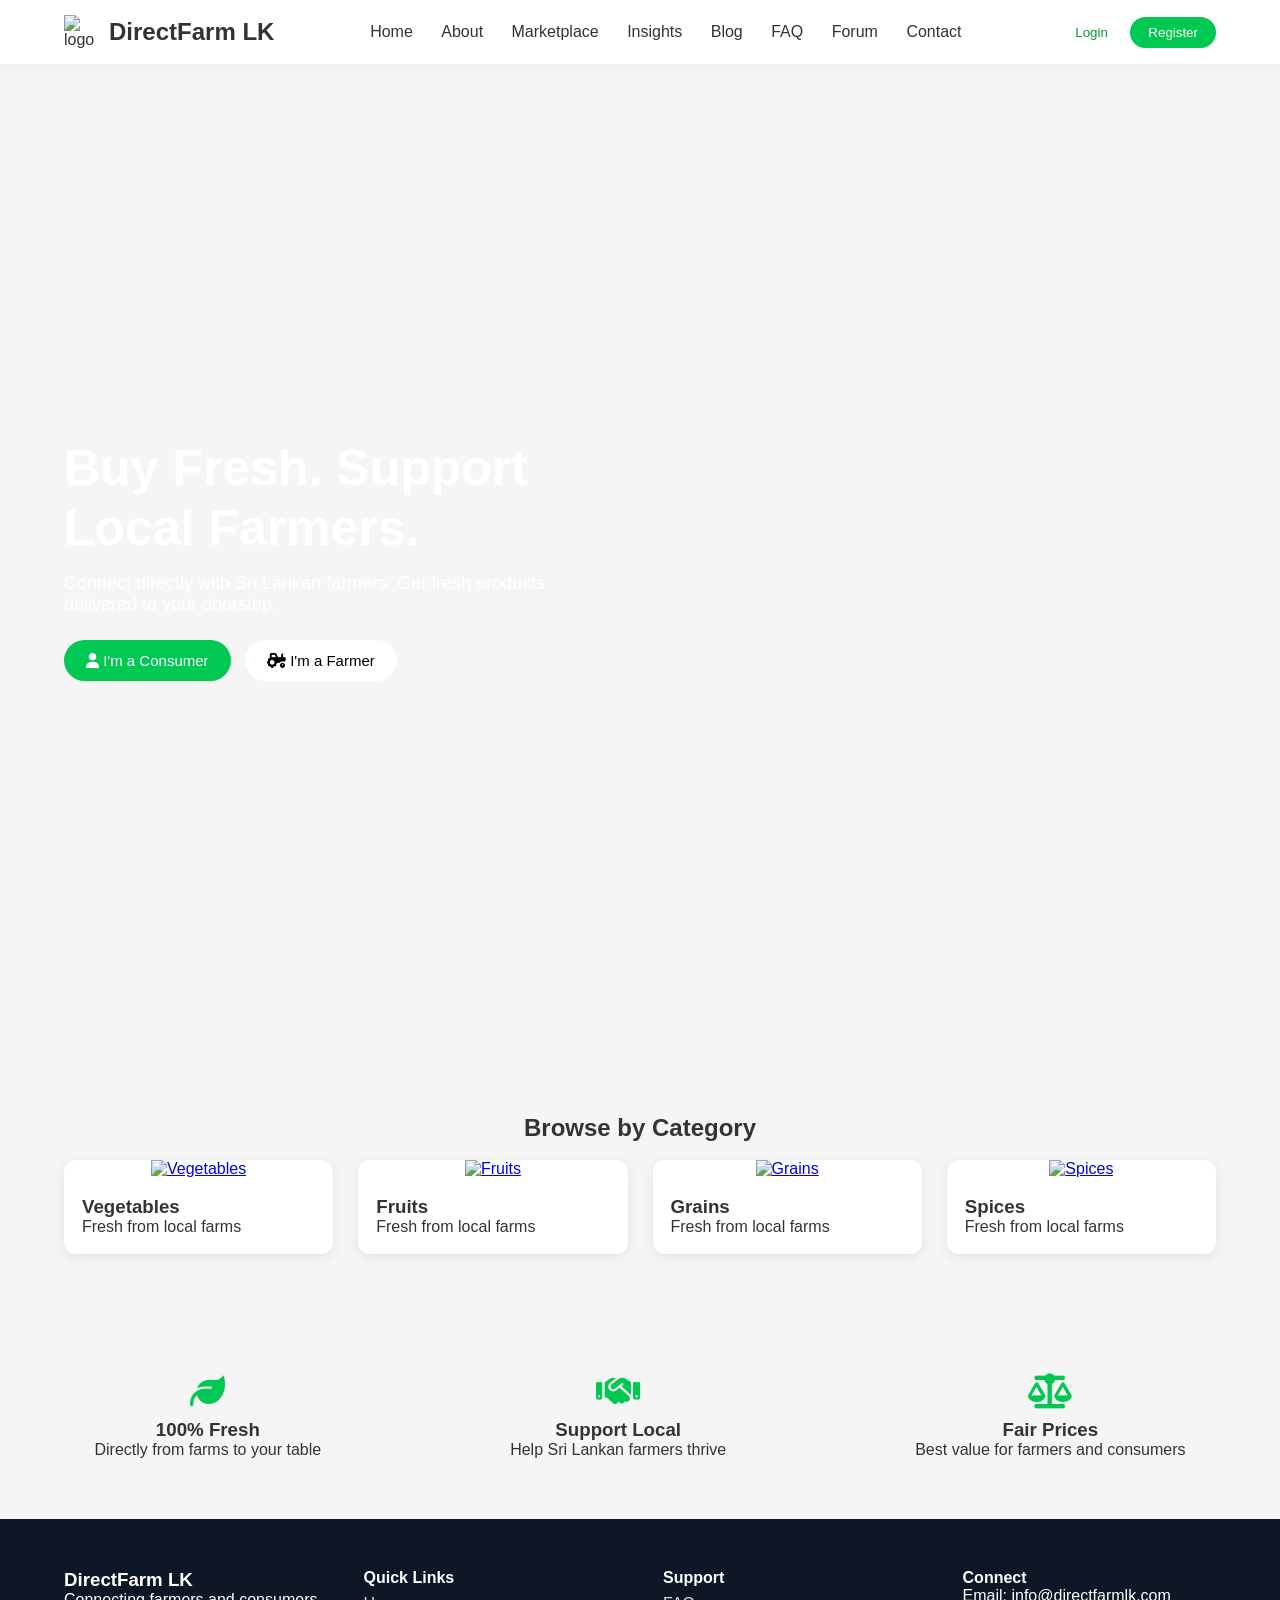
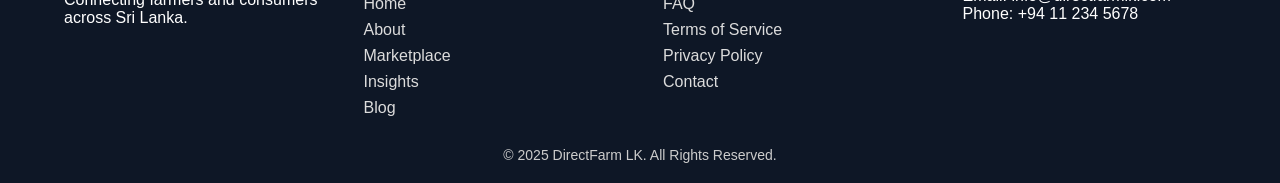
==== index.html @ 8582b467 "Update and rename home.html to index.html" ====
<!DOCTYPE html>
<html lang="en">
<head>
    <meta charset="UTF-8" />
    <meta name="viewport" content="width=device-width, initial-scale=1.0" />
    <title>DirectFarm LK</title>
    <link rel="stylesheet" href="style.css" />
    <link rel="stylesheet" href="https://cdnjs.cloudflare.com/ajax/libs/font-awesome/6.5.0/css/all.min.css">
</head>
<body>

<!-- NAVBAR -->
<header class="navbar">
    <div class="container nav-content">
        <div class="logo">
            <img src="DirectFarm logo.png" alt="logo">
            <h2>DirectFarm LK</h2>
        </div>

        <nav>
            <a href="home.html">Home</a>
            <a href="about.html">About</a>
            <a href="marketplace.html">Marketplace</a>
            <a href="#">Insights</a>
            <a href="#">Blog</a>
            <a href="#">FAQ</a>
            <a href="#">Forum</a>
            <a href="#">Contact</a>
        </nav>

        <div class="nav-buttons">
            <button class="login-btn">Login</button>
            <button class="register-btn">Register</button>
        </div>
    </div>
</header>

<!-- HERO SECTION -->
<section class="hero">
    <div class="hero-content">
       
        <h1>Buy Fresh. Support Local Farmers.</h1>
        <p>Connect directly with Sri Lankan farmers. Get fresh products delivered to your doorstep.</p>

        <div class="hero-buttons">
            <button class="consumer-btn"><i class="fa-solid fa-user"></i> I'm a Consumer</button>
            <button class="farmer-btn"><i class="fa-solid fa-tractor"></i> I'm a Farmer</button>
        </div>
    </div>
</section>

<!-- CATEGORY SECTION -->
<section class="categories">
    <h2>Browse by Category</h2>
<br>
    <div class="category-grid">

        <div class="category-card">
          
          <a href="marketplace.html"> <img src="front-view-vegetable.jpg" alt="Vegetables"></a> 
            <div class="card-content">
                <h3>Vegetables</h3>
                <p>Fresh from local farms</p>
            </div>
        </div>

        <div class="category-card">

        
           <a href="marketplace.html"> <img src="colorful-fruit.jpg" alt="Fruits"></a>
            <div class="card-content">
                <h3>Fruits</h3>
                <p>Fresh from local farms</p>
            </div>
        </div>

        <div class="category-card">
            <a href="marketplace.html"><img src="grains.jpg" alt="Grains"></a>
            <div class="card-content">
                <h3>Grains</h3>
                <p>Fresh from local farms</p>
            </div>
        </div>

        <div class="category-card">
            <a href="marketplace.html"><img src="various-spices-stucco-background.jpg" alt="Spices"></a>
            <div class="card-content">
                <h3>Spices</h3>
                <p>Fresh from local farms</p>
            </div>
        </div>

    </div>
</section>

<!-- ICON FEATURES -->
<section class="features">
    <div class="feature">
        <i class="fa-solid fa-leaf"></i>
        <h3>100% Fresh</h3>
        <p>Directly from farms to your table</p>
    </div>

    <div class="feature">
        <i class="fa-solid fa-handshake"></i>
        <h3>Support Local</h3>
        <p>Help Sri Lankan farmers thrive</p>
    </div>

    <div class="feature">
        <i class="fa-solid fa-scale-balanced"></i>
        <h3>Fair Prices</h3>
        <p>Best value for farmers and consumers</p>
    </div>
</section>

<!-- FOOTER -->
<footer class="footer">
    <div class="footer-container">

        <div class="footer-section">
            <h3>DirectFarm LK</h3>
            <p>Connecting farmers and consumers across Sri Lanka.</p>
        </div>

        <div class="footer-section">
            <h4>Quick Links</h4>
            <a href="home.html">Home</a>
            <a href="about.html">About</a>
            <a href="marketplace.html">Marketplace</a>
            <a href="#">Insights</a>
            <a href="#">Blog</a>
        </div>

        <div class="footer-section">
            <h4>Support</h4>
            <a href="#">FAQ</a>
            <a href="#">Terms of Service</a>
            <a href="#">Privacy Policy</a>
            <a href="#">Contact</a>
        </div>

        <div class="footer-section">
            <h4>Connect</h4>
            <p>Email: info@directfarmlk.com</p>
            <p>Phone: +94 11 234 5678</p>
        </div>

    </div>

    <p class="footer-bottom">© 2025 DirectFarm LK. All Rights Reserved.</p>
</footer>

</body>
</html>
---- style.css ----
/* General */
* {
    margin: 0;
    padding: 0;
    box-sizing: border-box;
    font-family: "Poppins", sans-serif;
}

body {
    background: #f5f5f5;
    color: #333;
}

.container {
    width: 90%;
    margin: auto;
}

/* NAVBAR */
.navbar {
    background: #ffffff;
    padding: 15px 0;
    box-shadow: 0 2px 10px rgba(0, 0, 0, 0.05);
    position: sticky;
    top: 0;
    z-index: 1000;
}

.nav-content {
    display: flex;
    justify-content: space-between;
    align-items: center;
}

.logo {
    display: flex;
    align-items: center;
    gap: 10px;
}

.logo img {
    width: 35px;
}

nav a {
    margin: 0 12px;
    text-decoration: none;
    color: #333;
    font-weight: 500;
}

nav a:hover {
    color: #009933;
}

.nav-buttons button {
    padding: 8px 18px;
    border-radius: 20px;
    cursor: pointer;
    border: none;
    font-weight: 500;
}

.login-btn {
    background: transparent;
    border: 1px solid #009933;
    color: #009933;
}

.register-btn {
    background: #00c853;
    color: white;
}

/* HERO */
.hero {
    height: 110vh;
    background: url('farmer.jpeg')
        no-repeat center/cover;
    display: flex;
    align-items: center;
    padding-left:5%;
    
}

.hero-content {
    max-width: 500px;
    color: white;
}

.hero h1 {
    font-size: 50px;
    font-weight: 700;
    line-height: 1.2;
}

.hero p {
    font-size: 18px;
    margin-top: 15px;
    margin-bottom: 25px;
}

.hero-buttons button {
    padding: 12px 22px;
    border-radius: 25px;
    border: none;
    cursor: pointer;
    font-size: 15px;
    margin-right: 10px;
}

.consumer-btn {
    background: #00c853;
    color: white;
}

.farmer-btn {
    background: #ffffff;
}

/* CATEGORY SECTION */
.categories {
    padding: 60px 0;
    text-align: center;
}

.category-grid {
    display: grid;
    grid-template-columns: repeat(4, 1fr);
    gap: 25px;
    width: 90%;
    margin: auto;
}

.category-card {
    background: white;
    border-radius: 12px;
    overflow: hidden;
    box-shadow: 0 3px 12px rgba(0, 0, 0, 0.08);
     position: relative;
     overflow: hidden;
}

.category-card img {
    width: 100%;
    height: 160px;
    object-fit: cover;
    

}

    

.card-content {
    padding: 18px;
    text-align: left;
}

/* FEATURES */
.features {
    display: flex;
    justify-content: space-around;
    padding: 60px 0;
}

.feature {
    text-align: center;
}

.feature i {
    font-size: 35px;
    color: #00c853;
    margin-bottom: 10px;
}

/* FOOTER */
.footer {
    background: #0e1726;
    color: white;
    padding: 50px 0 20px;
}

.footer-container {
    width: 90%;
    margin: auto;
    display: flex;
    justify-content: space-between;
}

.footer-section {
    width: 22%;
}

.footer-section a {
    display: block;
    color: #dcdcdc;
    text-decoration: none;
    margin-top: 8px;
}

.footer-section a:hover {
    color: #00c853;
}

.footer-bottom {
    text-align: center;
    margin-top: 30px;
    color: #ccc;
    font-size: 14px;
}
.about-container {
    display: flex;
    justify-content: center;
    padding: 60px 0;
}

.about-card {
    width: 60%;
    background: white;
    padding: 40px;
    border-radius: 10px;
    box-shadow: 0 4px 12px rgba(0,0,0,0.1);
}

.about-card h3 {
    margin-bottom: 15px;
}

.about-card p {
    margin-bottom: 15px;
    color: #555;
}

.about-box-wrapper {
    display: flex;
    gap: 20px;
    margin-top: 20px;
}

.about-box {
    width: 50%;
    padding: 20px;
    border-radius: 10px;
}

.forfarmer-box {
    background: #c3dfe2;
}

.consumer-box {
    background: #FFF3E4;
}
/*marketplace*/
.product-card {
    background: white;
    border-radius: 12px;
    overflow: hidden;
    width: 360px;
    box-shadow: 0 4px 15px rgba(0,0,0,0.1);
    transition: 0.2s;
}

.product-card:hover {
    transform: translateY(-5px);
}

.prod-img {
    width: 100%;
    height: 170px;
    object-fit: cover;
}

.prod-info {
    padding: 15px;
}

.prod-info h3 {
    font-size: 18px;
    margin-bottom: 6px;
    color: #333;
}

.farmer,
.location {
    font-size: 14px;
    color: #666;
    margin-bottom: 3px;
}

/* Yellow price box */
.price-tag {
    background: #f9a814;
    padding: 6px 12px;
    border-radius: 40px;
    display: inline-block;
    margin-top: 5px;
    font-weight: bold;
    color:white;
    align-content: center;
}

/* View Details button */
.details-btn {
    display: block;
    text-align: center;
    background:  #56ad58;
    color: white;
    margin-top: 15px;
    padding: 10px 0;
    border-radius: 40px;
    text-decoration: none;
    font-size: 15px;
    transition: 0.2s;
}

.details-btn:hover {
    background: #3f8e44;
}
.product-grid {
    display: grid;
    grid-template-columns: repeat(3, 1fr);
    gap: 25px;
    width: 90%;
    margin: auto;
}
.product-filter {
    display: flex;
    gap: 15px;
    flex-wrap: wrap;
    align-items: center;
    margin-bottom: 25px;
   gap: 300px;
    text-align: center; 
    justify-content: center;
}

/* Search box with icon */
.search-box {
    position: relative;
    width: 260px;
}

.search-box input {
    width: 100%;
    padding: 10px 14px 10px 38px;
    border-radius: 30px;
    border: 1px solid #ccc;
    outline: none;
    font-size: 14px;
    background-color: #d0e7d0;
}

.search-icon {
    position: absolute;
    top: 50%;
    left: 12px;
    transform: translateY(-50%);
    font-size: 15px;
    color: #666;
}

/* Dropdowns */
.filter-dropdown {
    padding: 10px 14px;
    border: 1px solid #ccc;
    border-radius: 30px;
    outline: none;
    font-size: 14px;
    background: white;
    cursor: pointer;
     background-color: #d0e7d0;
}
.filter-container {
    background: white;
     padding: 5px 5px;
    border-radius: 20px;
    box-shadow: 0 4px 15px rgba(0,0,0,0.08);
     margin-bottom: 30px;
    align-items: center;
    margin-left: 80px;
    margin-right: 150px;
    justify-content: center;
    
}
.marketplace-header{
    background-color: #56ad58;
    color:white;
    padding-left: 80px;
    height: 100px;
    padding-top:30px;
    padding-bottom: 50px;
}
/*produt details pages*/
/* Back Link */
.back-link {
    display: inline-block;
    margin: 20px 40px;
    font-size: 16px;
    text-decoration: none;
    color: #333;
    font-weight: bold;
}
.product-details-container {
    display: flex;
    width: 85%;
    margin: 40px auto;
    background: white;
    border-radius: 12px;
    padding: 30px;
    gap: 40px;
    box-shadow: 0 4px 12px rgba(0,0,0,0.1);
}

.product-image img {
    width: 380px;
    height: 300px;
    border-radius: 12px;
}

.product-info {
    flex: 1;
}

/* Text Styles */
.product-title {
    margin: 0;
    font-size: 32px;
    color: #333;
}

.product-description {
    color: #555;
    line-height: 1.6;
}

.highlight {
    color: green;
    font-weight: bold;
    margin: 6px 0;
}

.price {
    margin-top: 15px;
    color: #333;
}

/* Quantity Box */
.quantity-box {
    display: flex;
    align-items: center;
    margin: 15px 0;
}

.qty-btn {
    width: 35px;
    height: 35px;
    border: none;
    background: #ddd;
    cursor: pointer;
    font-size: 20px;
    border-radius: 50%;
}

#qty {
    width: 50px;
    text-align: center;
    font-size: 18px;
    margin: 0 10px;
}

.total {
    font-size: 18px;
    margin-top: 10px;
    color: #333;
}

/* Buttons */
.add-cart-btn {
    background: #56ad58;
    color: white;
    padding: 12px 20px;
    border-radius: 10px;
    border: none;
    cursor: pointer;
    font-size: 16px;
    margin-right: 10px;
    width: 400px;
}

.contact-btn {
    background: #3498db;
    color: white;
    padding: 12px 20px;
    border-radius: 8px;
    border: none;
    cursor: pointer;
    font-size: 16px;
}

/* Farmer Section */
.farmer-section {
    width: 85%;
    margin: 30px auto;
}

.farmer-box {
    background: white;
    padding: 20px;
    border-radius: 12px;
    box-shadow: 0 4px 12px rgba(0,0,0,0.1);
}

/* Reviews */
.reviews-section {
    width: 85%;
    margin: 30px auto;
}

.review-card {
    background: white;
    padding: 15px;
    border-radius: 10px;
    margin: 10px 0;
    box-shadow: 0 4px 10px rgba(0,0,0,0.08);
}
.fa-star{
color: gold;
}
.fa-user-circle{
    background: #91ca92;
    border-radius: 50%;
    background-size: contain;
    width: 40px;
    height: 40px;
   
}
/* Rating */
.rating-box {
    margin: 15px 0;
}

.stars i {
    font-size: 24px;
    cursor: pointer;
    color: #999;
}

.stars i.active {
    color: #f1c40f;
}

/* POPUP */
.popup {
    position: fixed;
    top: 0;
    left: 0;
    width: 100%;
    height: 100%;
    background: rgba(0,0,0,0.55);
    display: none;
    align-items: center;
    justify-content: center;
}

.popup-box {
    background: white;
    padding: 20px 25px;
    border-radius: 12px;
    text-align: center;
    width: 270px;
}

.popup-btn {
    margin-top: 10px;
    background: #2ecc71;
    color: white;
    border: none;
    padding: 10px 18px;
    border-radius: 8px;
    cursor: pointer;
}
/*reviews*/
 .review-section {
        width: 80%;
        margin: 40px auto;
        background: white;
        padding: 25px;
        border-radius: 12px;
        box-shadow: 0 4px 12px rgba(0,0,0,0.1);
    }

    .review-section h2 {
        margin-bottom: 15px;
        color: #444;
    }

    .star-rating {
        display: flex;
        font-size: 26px;
        cursor: pointer;
        gap: 5px;
        margin-bottom: 10px;
    }

    .star {
        color: #ddd;
    }

    .star.selected {
        color: gold;
    }

    .review-input {
        width: 100%;
        height: 100px;
        padding: 10px;
        font-size: 15px;
        border: 1px solid #ccc;
        border-radius: 6px;
        resize: vertical;
    }

    .submit-review-btn {
        margin-top: 10px;
        background: #27ae60;
        color: white;
        padding: 10px 18px;
        border-radius: 6px;
        border: none;
        cursor: pointer;
        font-size: 15px;
    }

    .review-list {
        margin-top: 25px;
    }

    .review-item {
        background: #f8f8f8;
        padding: 12px;
        border-radius: 6px;
        margin-bottom: 10px;
    }

    .review-stars {
        color: gold;
        margin-bottom: 5px;
    }
    /*Contact Us page*/
    .Contact-container {
    display: flex;
    justify-content: center;
    padding: 60px 0;
}

.Contact-card {
    width: 40%;
    background: white;
    padding: 40px;
    border-radius: 10px;
    box-shadow: 0 4px 12px rgba(0,0,0,0.1);
    height: 80%;
    
    
}
.Contact-card input{
    width: 90%;
   margin-top: 10px;
     border-radius: 10px;
    height: 40px;

}
.Contact-btn{
    display: block;
    text-align: center;
    background:  #56ad58;
    color: white;
    margin-top: 15px;
    padding: 10px 0;
    border-radius: 40px;
    text-decoration: none;
    font-size: 15px;
    transition: 0.2s;
    border: white;
      width: 90%;
    
}
.Contact-card textarea{
    width: 90%;
   margin-top: 10px;
     border-radius: 20px;
    height: 80px;

}
.login-container{
 width: 40%;
    background: white;
    padding: 40px;
    border-radius: 10px;
    box-shadow: 0 4px 12px rgba(0,0,0,0.1);
    height: 80%;
    justify-content: center;
    align-content: center;
  margin: 200px;

}

.input-box input{
    width: 90%;
   margin-top: 10px;
     border-radius: 10px;
    height: 40px;
    justify-content: center;

}
.log-button{
    
    display: block;
    text-align: center;
    background:  #56ad58;
    color: white;
    margin-top: 15px;
    padding: 10px 0;
    border-radius: 40px;
    text-decoration: none;
    font-size: 15px;
    transition: 0.2s;
    width: 90%;
}
/*check out page*/
.page-title {
    margin: 30px 60px;
    font-size: 20px;
    font-weight: 600;
}
.checkout-container {
    max-width: 1200px;
    margin: 0 auto 50px auto;
    display: flex;
    gap: 30px;
}

/* ===== LEFT ===== */
.checkout-left {
    flex: 2;
}

/* ===== RIGHT ===== */
.checkout-right {
    flex: 1;
}

/* ===== CARD ===== */
.card {
    background: #fff;
    padding: 25px;
    border-radius: 14px;
    margin-bottom: 25px;
    box-shadow: 0 2px 6px rgba(0,0,0,0.06);
}

.card h3 {
    margin-top: 0;
    font-size: 18px;
}

/* ===== FORM ===== */
.page-title {
    margin: 30px 60px;
    font-size: 20px;
    font-weight: 600;
}
label {
    font-size: 14px;
    margin-bottom: 6px;
    display: block;
}

input, textarea {
    width: 100%;
    padding: 12px;
    border-radius: 8px;
    border: 1px solid #ddd;
    margin-bottom: 18px;
    font-size: 14px;
    background: #f7f7f7;
}

textarea {
    resize: none;
    height: 70px;
}

.two-col {
    display: grid;
    grid-template-columns: 1fr 1fr;
    gap: 20px;
}

/* ===== PAYMENT ===== */
.payment-box {
    border: 1px solid #ddd;
    padding: 14px;
    border-radius: 10px;
    margin-bottom: 12px;
}

.payment-box label {
    display: flex;
    align-items: center;
    gap: 10px;
    font-weight: 500;
}

/* ===== SUMMARY ===== */
.summary-item {
    display: flex;
    justify-content: space-between;
    margin: 10px 0;
    font-size: 15px;
}

.summary-total {
    font-weight: bold;
    font-size: 17px;
}

.place-order {
    margin-top: 20px;
    width: 100%;
    background: #4caf50;
    border: none;
    color: #fff;
    padding: 14px;
    font-size: 16px;
    border-radius: 25px;
    cursor: pointer;
}
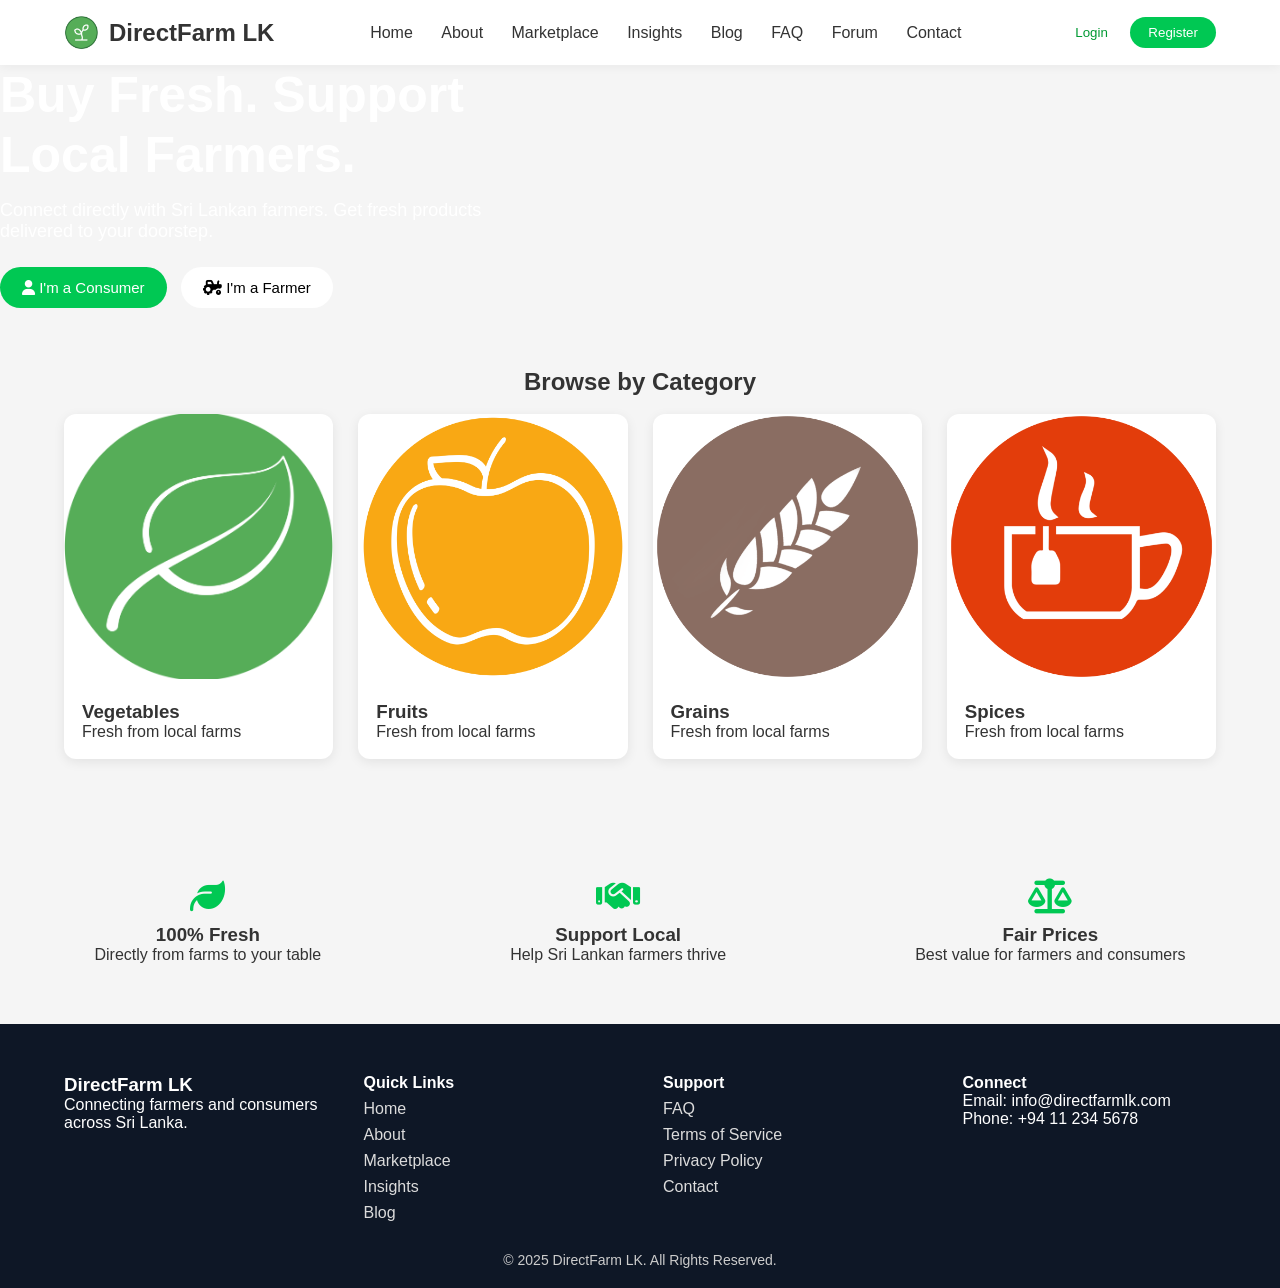
==== commit 3938a6a5: "Updated homepage and faq I have updated homepage and faq page using only html and css. js part is no" ====
--- a/index.html
+++ b/index.html
@@ -13,19 +13,19 @@
 <header class="navbar">
     <div class="container nav-content">
         <div class="logo">
-            <img src="DirectFarm logo.png" alt="logo">
+            <img src="Img/DirectFarm logo.png" alt="logo">
             <h2>DirectFarm LK</h2>
         </div>
 
         <nav>
-            <a href="home.html">Home</a>
+            <a href="index.html">Home</a>
             <a href="about.html">About</a>
             <a href="marketplace.html">Marketplace</a>
-            <a href="#">Insights</a>
-            <a href="#">Blog</a>
-            <a href="#">FAQ</a>
-            <a href="#">Forum</a>
-            <a href="#">Contact</a>
+            <a href="insights.html">Insights</a>
+            <a href="blog.html">Blog</a>
+            <a href="faq.html">FAQ</a>
+            <a href="forum.html">Forum</a>
+            <a href="contact.html">Contact</a>
         </nav>
 
         <div class="nav-buttons">
@@ -37,7 +37,7 @@
 
 <!-- HERO SECTION -->
 <section class="hero">
-    <div class="hero-content">
+    <div class="hero-content" >
        
         <h1>Buy Fresh. Support Local Farmers.</h1>
         <p>Connect directly with Sri Lankan farmers. Get fresh products delivered to your doorstep.</p>
@@ -57,7 +57,7 @@
 
         <div class="category-card">
           
-          <a href="marketplace.html"> <img src="front-view-vegetable.jpg" alt="Vegetables"></a> 
+          <a href="marketplace.html"> <img src="Img/Vegetables icon.png" alt="Vegetables"></a> 
             <div class="card-content">
                 <h3>Vegetables</h3>
                 <p>Fresh from local farms</p>
@@ -67,7 +67,7 @@
         <div class="category-card">
 
         
-           <a href="marketplace.html"> <img src="colorful-fruit.jpg" alt="Fruits"></a>
+           <a href="marketplace.html"> <img src="Img/Fruits.png" alt="Fruits"></a>
             <div class="card-content">
                 <h3>Fruits</h3>
                 <p>Fresh from local farms</p>
@@ -75,7 +75,7 @@
         </div>
 
         <div class="category-card">
-            <a href="marketplace.html"><img src="grains.jpg" alt="Grains"></a>
+            <a href="marketplace.html"><img src="Img/Grains.png" alt="Grains"></a>
             <div class="card-content">
                 <h3>Grains</h3>
                 <p>Fresh from local farms</p>
@@ -83,7 +83,7 @@
         </div>
 
         <div class="category-card">
-            <a href="marketplace.html"><img src="various-spices-stucco-background.jpg" alt="Spices"></a>
+            <a href="marketplace.html"><img src="Img/Spices.png" alt="Spices"></a>
             <div class="card-content">
                 <h3>Spices</h3>
                 <p>Fresh from local farms</p>
@@ -128,16 +128,16 @@
             <a href="home.html">Home</a>
             <a href="about.html">About</a>
             <a href="marketplace.html">Marketplace</a>
-            <a href="#">Insights</a>
-            <a href="#">Blog</a>
+            <a href="insights.html">Insights</a>
+            <a href="blog.html">Blog</a>
         </div>
 
         <div class="footer-section">
             <h4>Support</h4>
-            <a href="#">FAQ</a>
-            <a href="#">Terms of Service</a>
-            <a href="#">Privacy Policy</a>
-            <a href="#">Contact</a>
+            <a href="faq.html">FAQ</a>
+            <a href="terms.html">Terms of Service</a>
+            <a href="privacy.html">Privacy Policy</a>
+            <a href="contact.html">Contact</a>
         </div>
 
         <div class="footer-section">
--- a/style.css
+++ b/style.css
@@ -73,9 +73,9 @@
 }
 
 /* HERO */
-.hero {
+.hero-faq {
     height: 110vh;
-    background: url('farmer.jpeg')
+    background: url('Img/Home\ Main.png')
         no-repeat center/cover;
     display: flex;
     align-items: center;
@@ -143,10 +143,8 @@
 
 .category-card img {
     width: 100%;
-    height: 160px;
+    height: 265px;
     object-fit: cover;
-    
-
 }
 
     
